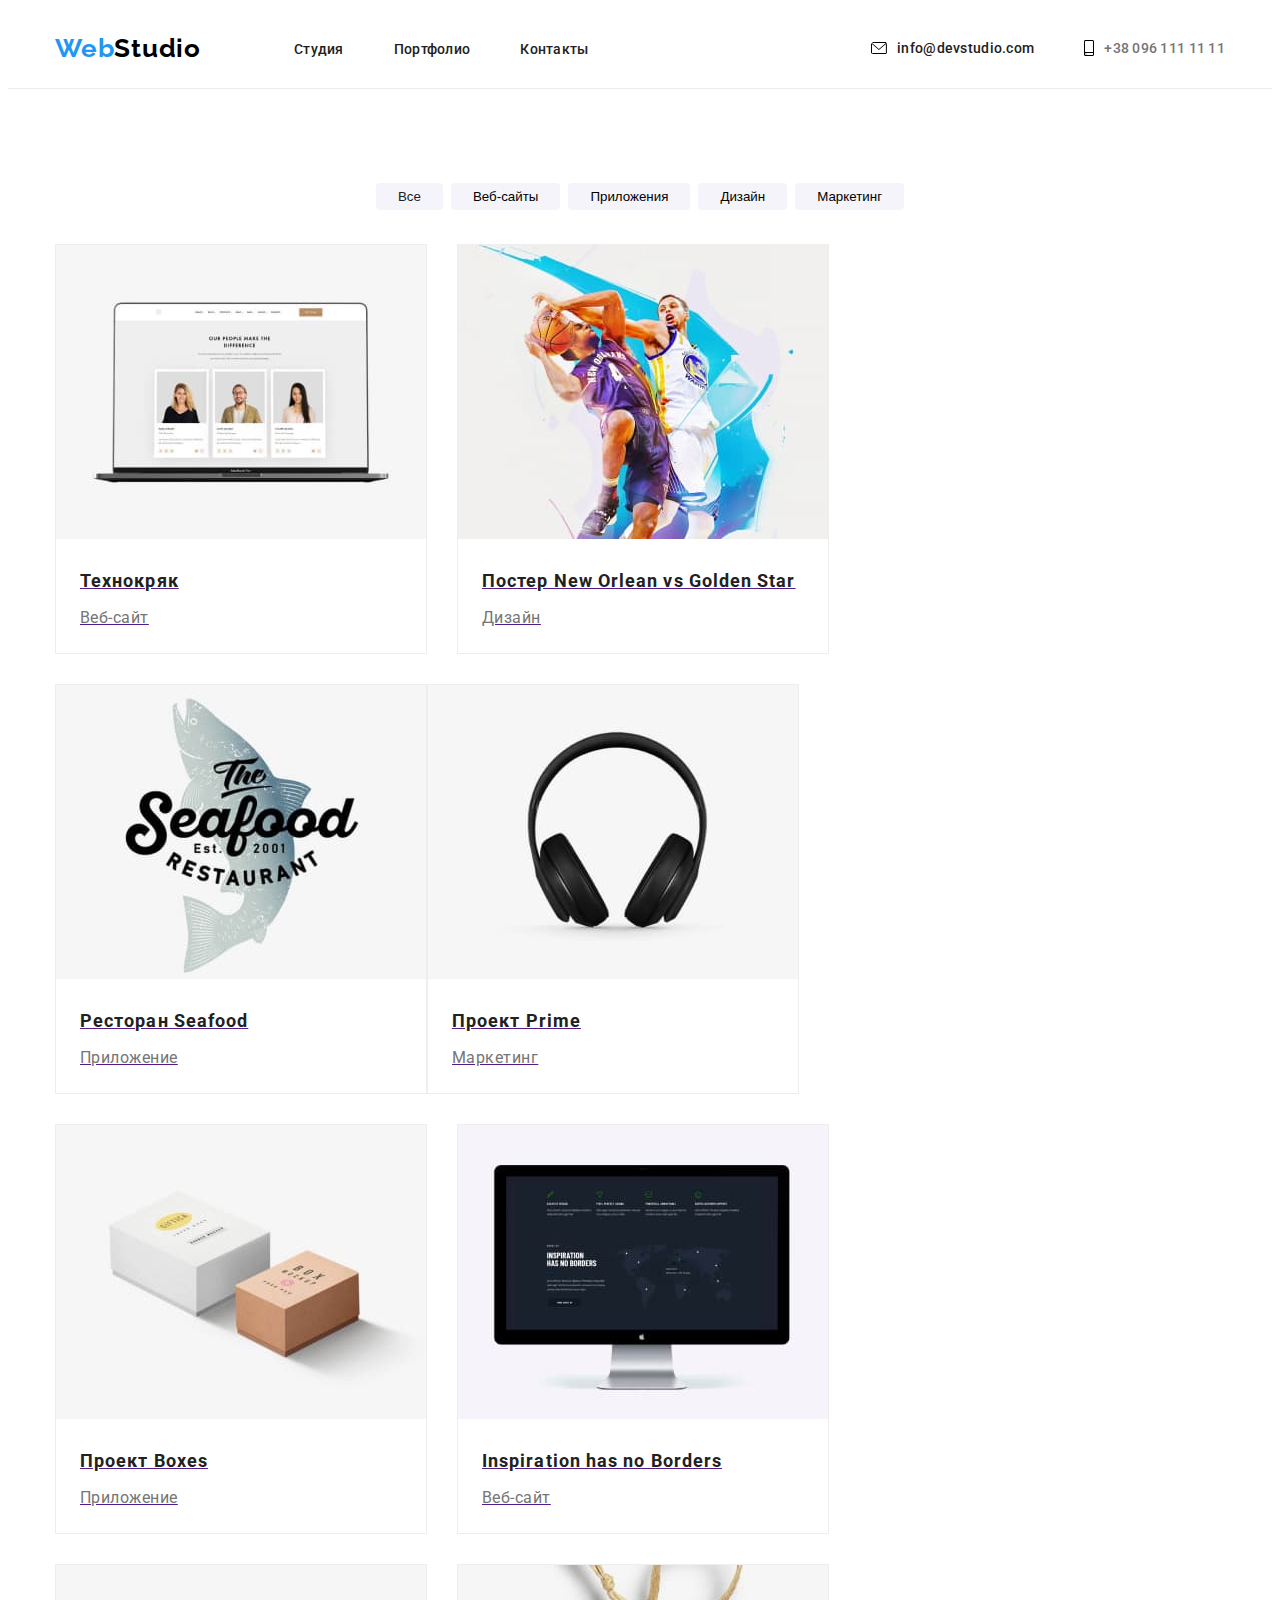
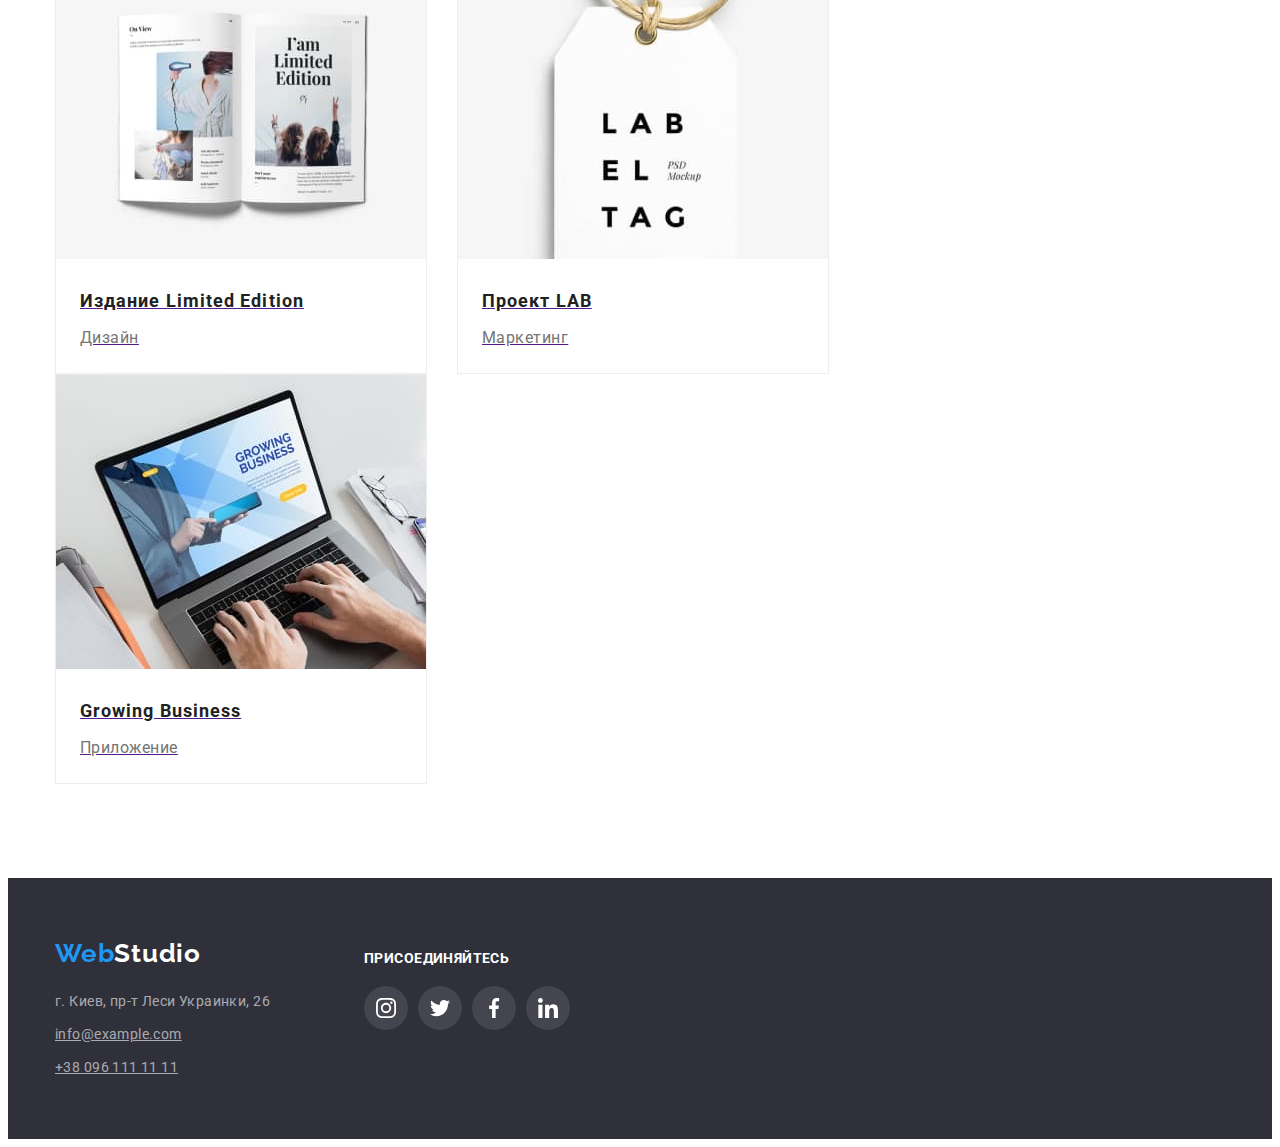
==== portfolio.html @ cbee3076 "Верстает Д.З №4" ====
<!DOCTYPE html>
<html lang="ru">
<head>
    <meta charset="UTF-8">
    <meta http-equiv="X-UA-Compatible" content="IE=edge">
    <meta name="viewport" content="width=device-width, initial-scale=1.0">
    <title>Домашка №4-Портфолио</title>  
    <link href="https://fonts.googleapis.com/css2?family=Raleway:wght@700&family=Roboto:wght@400;500;700;900&display=swap" rel="stylesheet"> 
    <link rel="stylesheet" href="https://cdnjs.cloudflare.com/ajax/libs/modern-normalize/1.1.0/modern-normalize.min.css" integrity="sha512-wpPYUAdjBVSE4KJnH1VR1HeZfpl1ub8YT/NKx4PuQ5NmX2tKuGu6U/JRp5y+Y8XG2tV+wKQpNHVUX03MfMFn9Q==" crossorigin="anonymous" referrerpolicy="no-referrer" />
    <link rel="stylesheet" href="./css/styles.css">
</head>
<body>
      <!-- Шапка -->
       
       
      <div class = "container"> 
        <header class = "header">
            <div class = "menu">        
                <a href = "" class="link-webstydio web"> Web<span class = "span-stydio stydio">Studio</span></a>
                <!-- Навигация -->
                <nav>
                    <ul class = "nav">
                        <li class = "item"><a href = "./index.html" class="link-nav">Студия</a></li>
                        <li class = "item"><a href = "./portfolio.html" class="link-nav portfolio">Портфолио</a></li>
                        <li class = "item"><a href = "" class="link-nav">Контакты</a></li>
                    </ul>
                </nav>
                <ul class = "contact">
                    <li class = "item envelope">
                        <div class  = "unite">
                        <a href = "malto:info@devstudio.com" class="link-nav email">
                            <span class = "indent">info@devstudio.com</span>
                            <svg class = "icone-email link-nav" width = "16" height = "12">
                                <use href = "./images/sprite1.svg#envelope"></use>
                            </svg>
                        </a>
                        </div>
                    </li>
                    <li class = "item smartphone">
                        <div class  = "unite">
                            <a href = "tel:+380961111111" class="link-nav tel">
                                <span class = "indent">+38 096 111 11 11</span>
                                
                                <svg class = "icone-email" width = "10" height = "16">
                                    <use href = "./images/smartphone1.svg#smartphone-1"></use>
                                </svg>
                            </a>
                        </div>
                    </li>
                </ul>
            </div>           
        </header>
        </div>
        <div class = "body"></div>
        <div class = "container">
    <!--Основной контент-->
    <main>
        <!--Фильтры-->
        <div class = "filter-card-portfolio">
            <div class = "btn">
                <h2 hidden>Расширенный фильтр</h2>
                <ul class = "list btn-filter"> 
                    <li class = "filter"><button type="button" class = "item-filter padding-btn">Все</button></li>
                    <li class = "filter"><button class = "padding-btn" type="button">Веб-сайты</button></li>
                    <li class = "filter"><button class = "padding-btn" type="button">Приложения</button></li>
                    <li class = "filter"><button class = "padding-btn" type="button">Дизайн</button></li>
                    <li class = "filter"><button class = "padding-btn" type="button">Маркетинг</button></li>
                </ul>
            </div>
            <!--Карточки портфолио-->
            <section class = "button-filter">
            <ul class="list card">        
                <li class = "item-card ">
                    <a href = "">
                        <img src = "./images/imgf.jpg" width = "370" height="294" alt = "Веб-сайт">
                        <h3 class = "title-section">Технокряк</h3>
                        <p class = "text-item">Веб-сайт</p>
                    </a>
                </li>
                <li class = "item-card">
                    <a href = "">
                        <img src = "./images/img1f.jpg" width = "370" height="294" alt = " Матч двух баскетбольных команд New Orlean vs Golden Star">
                        <h3 class = "title-section">Постер New Orlean vs Golden Star</h3>
                        <p class = "text-item">Дизайн</p>
                    </a>
                </li>
                <li class = "item-card">
                    <a href = "">
                        <img src = "./images/img2f.jpg" width = "370" height="294" alt = "Логотип Ресторан Seafood">
                        <h3 class = "title-section">Ресторан Seafood</h3>
                        <p class = "text-item">Приложение</p>
                    </a>
                </li>        
                <li class = "item-card">
                    <a href = "">
                        <img src = "./images/imgf3.jpg" width = "370" height="294" alt = "Наушеники">
                        <h3 class = "title-section">Проект Prime</h3>
                        <p class = "text-item">Маркетинг</p>
                    </a>
                </li>
                <li class = "item-card">
                    <a href = "">
                        <img src="./images/imgf4.jpg" width = "370" height="294" alt = "Небольшие коробки">
                        <h3 class = "title-section">Проект Boxes</h3>
                        <p class = "text-item">Приложение</p>
                    </a>
                </li>
                <li class = "item-card">
                    <a href = "">
                        <img src="./images/imgf5.jpg" width = "370" height="294" alt = "У вдохновения нет границ">
                        <h3 class = "title-section" lang="en">Inspiration has no Borders</h3>
                        <p class = "text-item">Веб-сайт</p>
                    </a>
                </li>        
                <li class = "item-card">
                    <a href = "">
                        <img src="./images/imgf6.jpg" width = "370" height="294" alt = "Ограниченное издание">
                        <h3 class = "title-section">Издание Limited Edition</h3>
                        <p class = "text-item">Дизайн</p>
                    </a>
                </li>
                <li class = "item-card">
                    <a href = "">
                        <img src="./images/imgf7.jpg" width = "370" height="294" alt = "Проект LAB">
                        <h3 class = "title-section">Проект LAB</h3>
                        <p class = "text-item">Маркетинг</p>
                    </a>
                </li>
                <li class = "item-card">
                    <a href = "">
                        <img src="./images/imgf8.jpg" width = "370" height="294" alt = "Разработка бизнес приложения на ноутбуке">
                        <h3 class = "title-section" lang="en">Growing Business</h3>
                        <p class = "text-item">Приложение</p>
                    </a>
                </li>
            </ul>
        </section>
    </main>
    </div>
    
    <!-- Футер-->
    <footer class = "footer portfolio">
        <!--Логотип-->
        <div class = "container">
            <div class = "total">
        <div class = "contact-footer">
            <a href = "" class="link-webstydio web">Web<span class = "span-stydio-footer stydio">Studio</span></a>
            <address>
                <p class = "address">г. Киев, пр-т Леси Украинки, 26</p>
                
                <p class = "text-email"><a href = "mailto:info@example.com" class="email-footer">info@example.com</a></p>
                <p class = "text-tel"><a href = "tel:+380961111111" class="tel">+38 096 111 11 11</a></p>             
                
            </address>
        </div>
        <div class = "social-footer">
            <h3 class = "footer-text-title">присоединяйтесь</h3>
            <ul class = "list list-social">
                <li class = "social-item  ">
                    <a class = "link-social" href = "">
                        <svg class = "a-icon" width = "20" height = "20">
                            <use href = "./images/sprite.svg#instagram"></use>
                        </svg>
                    </a>
                </li>
                <li class = "social-item  ">
                    <a class = "link-social twitter-link" href = "">
                        <svg class = "a-icon" width = "20" height = "20">
                            <use href = "./images/sprite.svg#twitter"></use>
                        </svg>
                    </a>
                </li>
                <li class = "social-item  ">
                    <a class = "link-social" href = "">
                        <svg class = "a-icon" width = "20" height = "20">
                            <use href = "./images/sprite.svg#facebook"></use>
                        </svg>
                    </a>
                </li>
                <li class = "social-item  ">
                    <a class = "link-social" href = "">
                        <svg class = "a-icon" width = "20" height = "20">
                            <use href = "./images/sprite.svg#linkedin"></use>
                        </svg>
                    </a>
                </li> 
            </ul>
        </div>
    </div>
        </div>
    </footer>    
</body>
</html>
---- css/styles.css ----
:root {
  --primary-color: #ffffff;
  --webstydio-link: #2196F3;
  --title-text: #212121;
  --text-color: #757575;
  --contact-color: rgba(255, 255, 255, 0.6);
}

body {
  background-color: var(--primary-color);
  font-family: 'Roboto', sans-serif;
}

h1,
h2,
h3,
h4,
h5,
h6,
p {
  margin: 0;
}

.body {
  border-bottom: 1px solid #ECECEC;  
}

.page-header {
  display: flex;
  flex-direction: column;
  align-items: center;
  background-color: #2F303A;
  height: 600px;
  width: 100%;
  max-width: 1600px;
  background-image: linear-gradient(
    to right, rgba(0, 0, 0, 0.5),  
    rgba(10, 0, 0, 0.5)),
    url("../images/Img-header.jpg");
    
   
}

.header-title {
  width: 696px;
  height: 120px;
  margin-top: 240px;
   
}

.top {
  width: 100%;
  height: 80px;
  
}
.container {   
  width: 1170px;
  margin: 0 auto; 
    
         
}

 .menu {
   display: flex;
   align-items: center;

   height: 80px; 
      
 }

.link-webstydio {
  display: block;
  color: var(--webstydio-link);
  text-decoration: none;
  margin-right: 93px;  
}

.nav {
  display: flex;
  padding: 0;
  margin: 0;
}

.nav > .item + .item {
  margin-left: 50px;
}

.contact {
  display: flex;
  align-items: center;
  padding: 0;
  margin: 0;
  margin-left: auto;
} 

.contact > .item + .item {
  margin-left: 50px;
}
.web,
.stydio {
  font-family: Raleway;
  font-style: normal;
  font-weight: 700;
  font-size: 26px;
  line-height: calc(31 / 26);
  letter-spacing: 0.03em;
}

.link-webstydio:hover {
  text-decoration:none;
}

.span-stydio {
  color: #000000;
}

.nav,
.contact {
  list-style: none;
  text-decoration: none; 
  font-style: normal;  
} 

.link-nav {
  text-decoration: none;    
  font-style: normal;
  font-weight: 500;
  font-size: 14px;
  line-height: calc(16 / 14);
  letter-spacing: 0.02em;
  color: var(--title-text);
}

 

 

.link-nav.tel {
  display: flex;  
  align-items: center;
  flex-direction: row-reverse;
  width: 100%;
  height: 100%;  
  color: var(--text-color);   
  font-style: normal;
  font-weight: 500;
  font-size: 14px;
  line-height: calc(16 / 14);
  letter-spacing: 0.02em;
}

.link-nav:hover {
  text-decoration:none;
  color: var(--webstydio-link);
}

  .link-nav.one {
     
  font-style: normal;
  font-weight: 500;
  font-size: 14px;
  line-height: calc(16 / 14);
  letter-spacing: 0.02em;
}
 

.link-nav.one:hover,
.link-nav.one:focus {
  color: var(--webstydio-link);
  border: none;
} 

 .icon-email {
   width: 16px;
   height: 12px;
   padding-right: 10px;   
   }
    .icon-email:focus,
   .icone-email:hover {
     fill:#2196F3;
     color:#2196F3;
   }

    .unite {
      display: flex;
    }

    .unite:hover {
      fill:#2196F3;
     color:#2196F3;
    }

.link-nav.email { 
  display: flex;
  align-items: center;
  flex-direction: row-reverse;
  width: 100%;
  height: 100%;  
  font-style: normal;
  font-weight: 500;
  font-size: 14px;
  line-height: calc(16 / 14);
  letter-spacing: 0.02em;  
}

 .indent {
   padding-left: 10px;
 }

.header-title {   
  font-style: normal;
  font-weight: 900;
  font-size: 44px;
  line-height: calc(60 / 44);
  /* or 136% */

  text-align: center;
  letter-spacing: 0.06em;
  text-transform: uppercase;
  color: var(--primary-color);
  margin-bottom: 30px;
}

.service { 
  display: block; 
  background-color: var(--webstydio-link); 
  color: var(--primary-color);
  font-style: normal;
  font-weight: 500;
  font-size: 16px;
  line-height: calc(30 / 16);
  border: 2px solid #2196F3;
  border-radius: 5px;
  padding: 10px 32px;
}
 

.service:hover {
  background-color:  #188ce8;
  
  cursor: pointer;
}

.main {
  display: flex;
  flex-direction: column;
}

.sections {
  display: flex;
  padding-top: 94px;
}

.list.item {
  display: flex;
  padding-left: 0;
  margin: 0;
  padding-bottom: 94px;
  
}

.li-item {
  width: 270px;
  height: 101px;
}

.list.item >.li-item + .li-item {
  margin-left: 30px;
}


.list.our-team {
  display: flex;
  padding-left: 0;
  margin: 0;
}

.list.our-team > .our-team + .our-team {
  margin-left: 30px;
}
.feature {
  padding-top: 94px;
  padding-bottom: 94px;
  
}

 .title-list {
    
   margin-bottom: 50px;
  
 }

 .our-command {  
   
  padding-top: 94px;
  /*max-height: 708px;*/
  padding-bottom: 94px;  
   
 }

 .command-item {
  width: 100%;
  max-width: 1600px;
  background-color: #F5F4FA;
  /*padding-bottom: 94px;   */
  
 }


.li-title {   
  font-style: normal;
  font-weight: 700;
  font-size: 14px;
  line-height: calc(16 / 14);
  letter-spacing: 0.03em;
  text-transform: uppercase;
  color: var(--title-text);
}

.li-item::before {
  display: block;
  content: "";
   
  height: 120px;
  background-size: auto;
  background-repeat: no-repeat;
  background-position: center;
  background-color: #F5F4FA;
  margin-bottom: 30px;
}

.li-item.antenna-item::before {
  background-image: url(../images/antenna.svg);
}

.clock-item::before {
  background-image: url("../images/clock.svg");
}

.diagram-item::before {
  background-image: url("../images/diagram.svg");
}

.astronaut-item::before {
  background-image: url("../images/astronaut.svg");
}


.text {   
  font-style: normal;
  font-weight: normal;
  font-size: 14px;
  line-height: calc(24 / 14);
  /* or 171% */
  letter-spacing: 0.03em;
  color: var(--text-color);
}

.title-list {   
  font-style: normal;
  font-weight: 700;
  font-size: 36px;
  line-height: calc(42 / 36);
  text-align: center;
  letter-spacing: 0.03em;
  color: var(--title-text);
  margin-bottom: 50px;
}

.username {   
  font-style: normal;
  font-weight: 500;
  font-size: 16px;
  line-height: calc(19 / 16);
  /* identical to box height */   
  letter-spacing: 0.03em;
  color: var(--title-text);
  padding-top: 30px;
  text-align: center;
}

.profession {   
  font-style: normal;
  font-weight: normal;
  font-size: 16px;
  line-height: calc(19 / 16);
  /* identical to box height */   
  letter-spacing: 0.03em;
  color: var(--text-color);
  text-align: center;
  padding-top: 10px;
  padding-bottom: 30px;
}

.list {
  list-style: none;
  
}

.list.command-item {
  display: flex;
  padding-left: 0;
  margin: 0;
  
}


.list.command-item > .command + .command {
  margin-left: 28px;
}

.command {
  border-left: 0.1px solid rgb(166, 208, 237);
  border-right: 0.1px solid rgb(166, 208, 237);
  border-bottom: 0.1px solid rgb(166, 208, 237);
  box-shadow: 0px 1px 3px rgba(0, 0, 0, 0.12), 
  0px 1px 1px rgba(0, 0, 0, 0.14), 
  0px 2px 1px rgba(0, 0, 0, 0.2);
   
  border-radius: 0px 0px 4px 4px;
  background-color: var(--primary-color);
}

.cart-social {
  display: flex;
  list-style: none;
  margin-bottom: 30px;
}

.zero {
  height: 94px;
}

 /*regular-customers */

 .regular-customers {
   width: 1170px;
   /*max-height: 184px;*/
   /*padding-top: 94px;*/
   margin-bottom: 94px; 
      
 }

 .clients {
  font-style: normal;
  font-weight: bold;
  font-size: 36px;
  line-height: calc(42 / 36);
  text-align: center;
  letter-spacing: 0.03em;
  color: #212121;
  margin-bottom: 50px;
  
 }

  

 .hover {
   display: block;
 }

 .hover:hover {
   fill: #2196F3
 }

 .list.icon-list {
   display: flex;
   justify-content: center;   
   margin-left: -30px;
   padding-left: 0;
   margin: 0;
 }

 .icon-item {   
  width: calc((100% - 30px) / 6);     
 }
  

 .client-good {
   display: flex;
   width: 100%;
   height: 100%;  
   
 }
 

 .client-good-icon {
   width: 170px;
   height: 92px;
   fill:#AFB1B8; 
   border: 1px solid #AFB1B8;
   border-radius: 4px;  
 }

 .client-good-icon:hover {
   fill: #2196F3;
   border: 1px solid #2196F3;
 }

  

  
 .icon-item:not(:first-child) {
   margin-left: 30px;
 }
.contact.footer {  
   
  font-style: normal;
  font-weight: normal;
  font-size: 14px;
  line-height: calc(24 / 14);
  /* or 171% */
  letter-spacing: 0.03em;
  color: var(--contact-color);  
}

.contact.footer:hover {
  color: var(--contact-color);
  text-decoration: underline;  
}

.address {
  color: var(--contact-color);    
  font-style: normal;
  font-weight: normal;
  font-size: 14px;
  line-height: calc(24 / 14);
  /* or 171% */
letter-spacing: 0.03em;
padding-top: 20px;
}

.footer {
  background: #2F303A;
  max-width: 100%; 
}

.email-footer {
  font-style: normal;
  font-weight: normal;
  font-size: 14px;
  line-height: 24px;
  /* or 171% */
  letter-spacing: 0.03em;
  color: rgba(255, 255, 255, 0.6);
}

.tel {   
  font-style: normal;
  font-weight: normal;
  font-size: 14px;
  line-height: 24px;
  /* or 171% */
  letter-spacing: 0.03em;
  color: rgba(255, 255, 255, 0.6);
}

 .contact-footer {   
   padding-top: 60px;
   padding-bottom: 60px;
   
    
 }

.span-stydio-footer {
  color:var(--primary-color);
}

.footer-text-title {
  font-style: normal;
font-weight: bold;
font-size: 14px;
line-height: calc(16 / 14);
letter-spacing: 0.03em;
text-transform: uppercase;
color: #FFFFFF;
}

.total {
  display: flex;
}

.social-footer {
  
  height: 80px;
  width: 206px;
  margin-left: 70px;
  margin-top: 72px;
   
}

.list.list-social {
  display: flex;
  /*justify-content: space-between;*/
  padding: 0;
  margin: 0;
  margin-top: 20px;
}

 .link-social {
  display: flex;  
  background-position: center;
  align-items: center;
  justify-content: center;
  border-radius: 50%;
   width: 44px;
  height: 44px;
  background-color: rgba(255, 255, 255, 0.1);
   
 } 

 .link-social:hover {
   background-color:#2196F3;
 }

 .link-social.cart:hover {
   background-color: #2196F3;
 } 
.a-icon {
   width: 20px;
   height: 20px;    
  fill: white;   
}

.social-network {
  fill:#AFB1B8
}

.a-icon.social-network:hover {
  fill: white;
}
 

.social-item:not(:first-child) {
  margin-left: 10px;
} 

      /*Портфолио*/
 

.item-filter.padding-btn {
  /*background-color: var(--webstydio-link);*/
  color: #212121;
  border: none;
  
}

.padding-btn {
  padding: 6px 22px;
  border: none;
  background: #F5F4FA;
  border-radius: 4px;
}

.padding-btn:hover,
.padding-btn:focus {
  background: #2196F3;
/* shadow-middle */

box-shadow: 0px 3px 1px rgba(0, 0, 0, 0.1), 
0px 1px 2px rgba(0, 0, 0, 0.08), 
0px 2px 2px rgba(0, 0, 0, 0.12);
color: #ffffff;
}

.filter {   
  font-style: normal;
  font-weight: 500;
  font-size: 16px;
  line-height: calc(26 / 16);
  /* identical to box height, or 162% */   
  letter-spacing: 0.03em;
  color: var(--title-text);
  
}

.title-section {
     
  font-style: normal;
  font-weight: bold;
  font-size: 18px;
  line-height: calc(36 / 18);
  /* identical to box height, or 200% */
  letter-spacing: 0.06em;
  color: var(--title-text);
  padding: 20px 24px 0;
   
}

.text-item {
      
  font-style: normal;
  font-weight: normal;
  font-size: 16px;
  line-height: calc(30 / 16);
  /* identical to box height, or 187% */
  letter-spacing: 0.03em;
  color: var(--text-color);
  padding-bottom: 20px;
  padding-top: 4px;
 padding-left: 24px;
 padding-right: 24px;
  
}

.text-email,
.text-tel {
  padding-top: 9px;
}




/* Portfolio*/
.filter-card-portfolio {
  background-color:  #ffffff;
}
.btn {
  padding-top: 94px;
}

.button-filter {
  display: flex;
  padding-top: 34px;
  padding-bottom: 94px;
}

.list.btn-filter {
  display: flex;
  justify-content: center;
  padding-left: 0;
  margin: 0;
}

.list.btn-filter > .filter + .filter {
  margin-left: 8px;
}

.list.card {
  display: flex;
  flex-wrap: wrap;
  padding-left: 0;
  margin: 0;
}

.item-card {
  width: calc((100% - 60px) / 3);
  margin-right: 30px;
  margin-bottom: 30px;
  background-color: #ffffff;  
}

.item-card:hover {
  box-shadow: 0px 1px 1px rgba(0, 0, 0, 0.12), 
  0px 4px 4px rgba(0, 0, 0, 0.06), 
  1px 4px 6px rgba(0, 0, 0, 0.16);
}

.shadow-cart {  
border: 1px solid #EEEEEE; 
box-shadow: 0px 1px 1px rgba(0, 0, 0, 0.12), 
0px 4px 4px rgba(0, 0, 0, 0.06), 
1px 4px 6px rgba(0, 0, 0, 0.16);
}

.item-card:nth-child(3n) {
  margin-right: 0;
}

.item-card:nth-last-child(-n + 3){
  margin-bottom: 0;
} 

.item-card {
  border: 0.1px solid #EEEEEE;
}

.email-footer {
  color: rgba(255, 255, 255, 0.6);
}
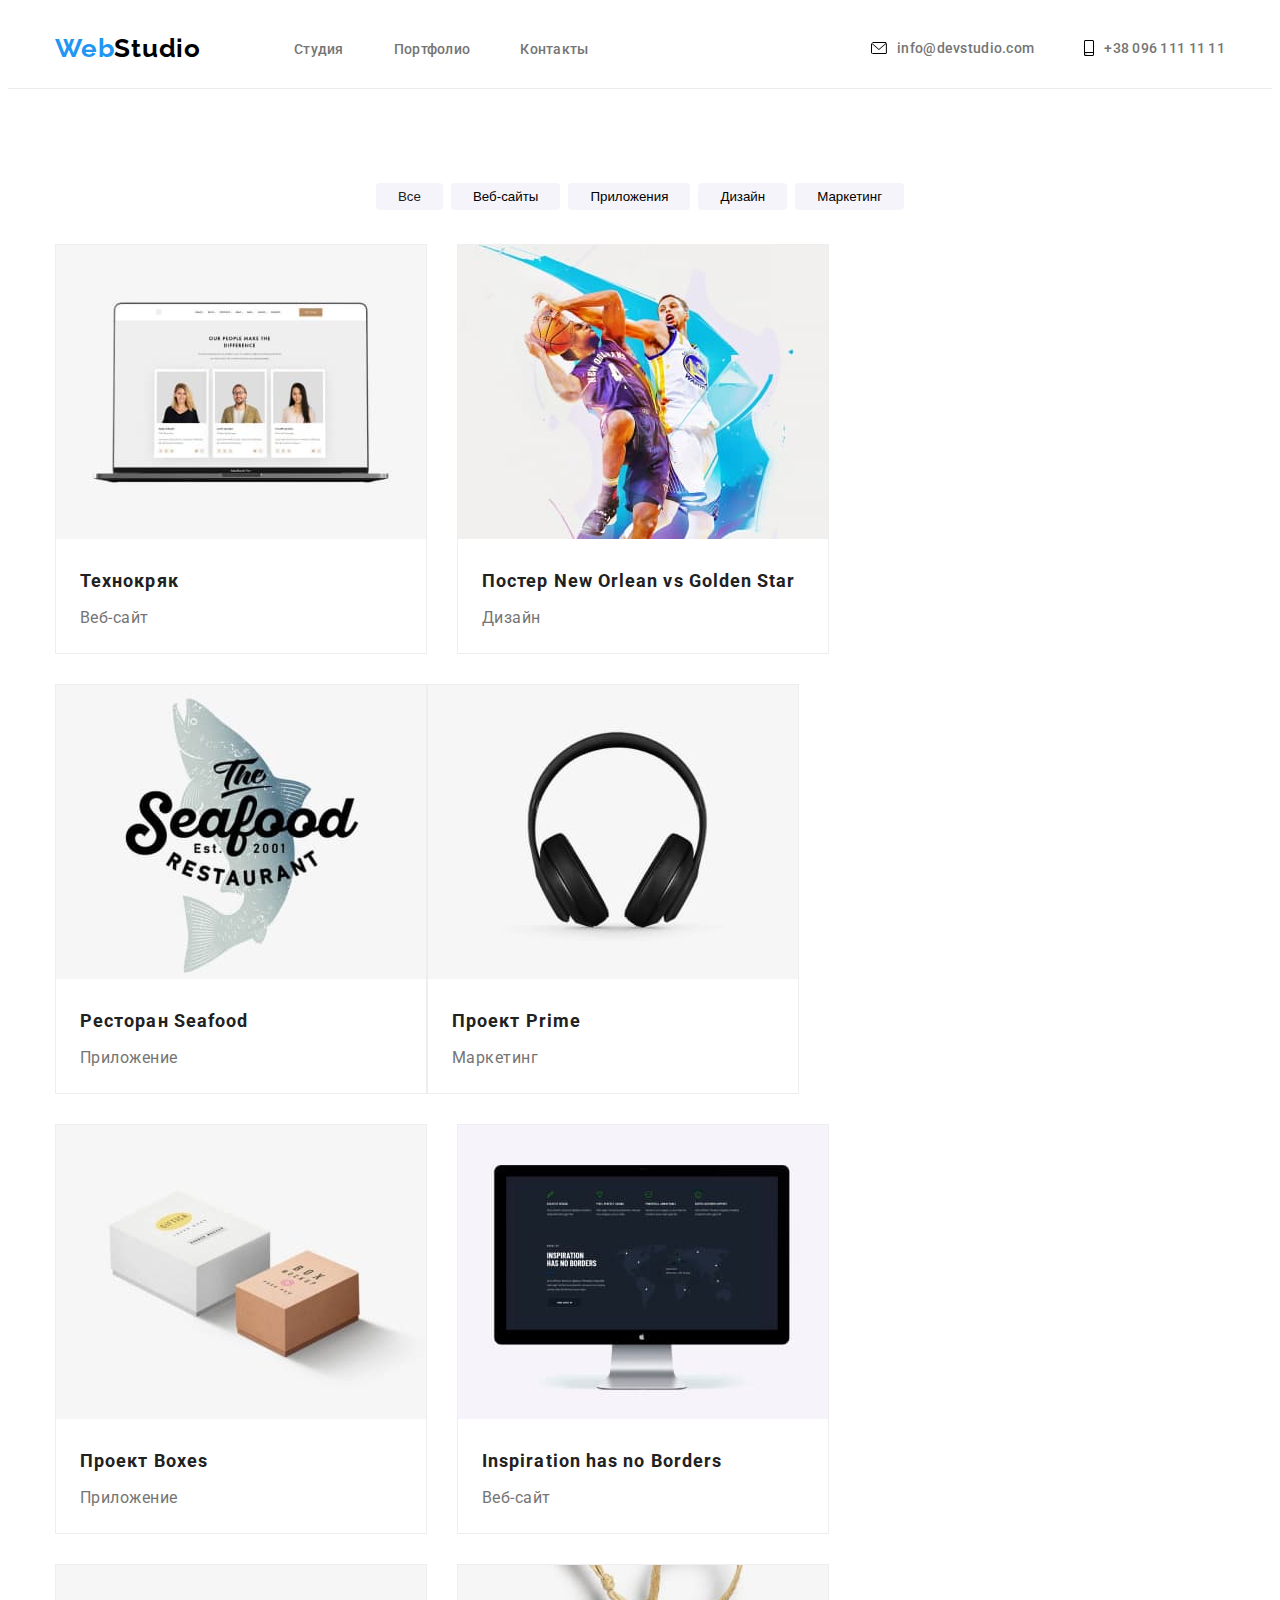
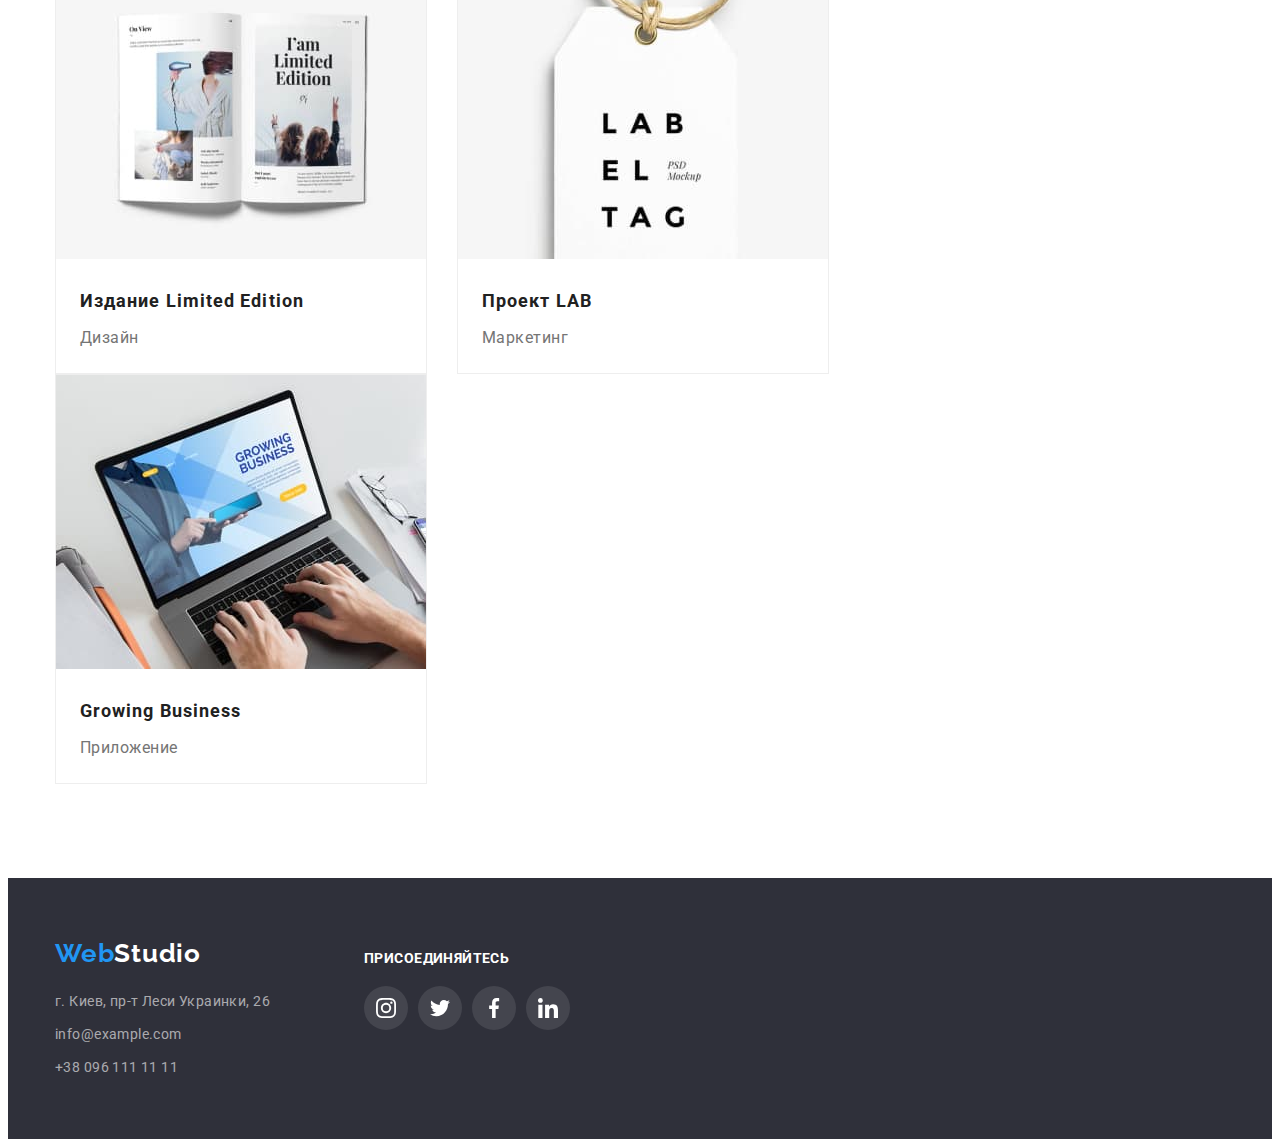
==== commit c81d62d1: "improvement block edit" ====
--- a/portfolio.html
+++ b/portfolio.html
@@ -38,7 +38,7 @@
                     </li>
                     <li class = "item smartphone">
                         <div class  = "unite">
-                            <a href = "tel:+380961111111" class="link-nav tel">
+                            <a href = "tel:+380961111111" class="link-nav tels">
                                 <span class = "indent">+38 096 111 11 11</span>
                                 
                                 <svg class = "icone-email" width = "10" height = "16">
@@ -71,63 +71,63 @@
             <section class = "button-filter">
             <ul class="list card">        
                 <li class = "item-card ">
-                    <a href = "">
+                    <a class = "non-border" href = "">
                         <img src = "./images/imgf.jpg" width = "370" height="294" alt = "Веб-сайт">
                         <h3 class = "title-section">Технокряк</h3>
                         <p class = "text-item">Веб-сайт</p>
                     </a>
                 </li>
                 <li class = "item-card">
-                    <a href = "">
+                    <a class = "non-border" href = "">
                         <img src = "./images/img1f.jpg" width = "370" height="294" alt = " Матч двух баскетбольных команд New Orlean vs Golden Star">
                         <h3 class = "title-section">Постер New Orlean vs Golden Star</h3>
                         <p class = "text-item">Дизайн</p>
                     </a>
                 </li>
                 <li class = "item-card">
-                    <a href = "">
+                    <a class = "non-border" href = "">
                         <img src = "./images/img2f.jpg" width = "370" height="294" alt = "Логотип Ресторан Seafood">
                         <h3 class = "title-section">Ресторан Seafood</h3>
                         <p class = "text-item">Приложение</p>
                     </a>
                 </li>        
                 <li class = "item-card">
-                    <a href = "">
+                    <a class = "non-border" href = "">
                         <img src = "./images/imgf3.jpg" width = "370" height="294" alt = "Наушеники">
                         <h3 class = "title-section">Проект Prime</h3>
                         <p class = "text-item">Маркетинг</p>
                     </a>
                 </li>
                 <li class = "item-card">
-                    <a href = "">
+                    <a class = "non-border" href = "">
                         <img src="./images/imgf4.jpg" width = "370" height="294" alt = "Небольшие коробки">
                         <h3 class = "title-section">Проект Boxes</h3>
                         <p class = "text-item">Приложение</p>
                     </a>
                 </li>
                 <li class = "item-card">
-                    <a href = "">
+                    <a class = "non-border" href = "">
                         <img src="./images/imgf5.jpg" width = "370" height="294" alt = "У вдохновения нет границ">
                         <h3 class = "title-section" lang="en">Inspiration has no Borders</h3>
                         <p class = "text-item">Веб-сайт</p>
                     </a>
                 </li>        
                 <li class = "item-card">
-                    <a href = "">
+                    <a class = "non-border" href = "">
                         <img src="./images/imgf6.jpg" width = "370" height="294" alt = "Ограниченное издание">
                         <h3 class = "title-section">Издание Limited Edition</h3>
                         <p class = "text-item">Дизайн</p>
                     </a>
                 </li>
                 <li class = "item-card">
-                    <a href = "">
+                    <a class = "non-border" href = "">
                         <img src="./images/imgf7.jpg" width = "370" height="294" alt = "Проект LAB">
                         <h3 class = "title-section">Проект LAB</h3>
                         <p class = "text-item">Маркетинг</p>
                     </a>
                 </li>
                 <li class = "item-card">
-                    <a href = "">
+                    <a class = "non-border" href = "">
                         <img src="./images/imgf8.jpg" width = "370" height="294" alt = "Разработка бизнес приложения на ноутбуке">
                         <h3 class = "title-section" lang="en">Growing Business</h3>
                         <p class = "text-item">Приложение</p>
--- a/css/styles.css
+++ b/css/styles.css
@@ -129,14 +129,14 @@
   font-size: 14px;
   line-height: calc(16 / 14);
   letter-spacing: 0.02em;
-  color: var(--title-text);
+  color: var(--text-color);
 }
 
  
 
  
 
-.link-nav.tel {
+.link-nav.tels {
   display: flex;  
   align-items: center;
   flex-direction: row-reverse;
@@ -318,7 +318,7 @@
   color: var(--title-text);
 }
 
-.li-item::before {
+/*.li-item::before {
   display: block;
   content: "";
    
@@ -328,13 +328,47 @@
   background-position: center;
   background-color: #F5F4FA;
   margin-bottom: 30px;
-}
-
-.li-item.antenna-item::before {
+}*/
+
+/*.li-item.antenna-item::before {
   background-image: url(../images/antenna.svg);
-}
-
-.clock-item::before {
+}*/
+
+.li-item {
+  display: flex;
+  flex-direction: column;   
+  height: 120px;
+  background-size: auto;
+  background-repeat: no-repeat;
+  background-position: center;
+  background-color: #F5F4FA;
+  margin-bottom: 30px;
+}
+
+
+ .fon-svg {
+   display: flex;
+   background-position: center;
+   background-size: contain; 
+   align-items: center;
+   width: 70px;
+   height: 70px;    
+   margin-top: 25px;
+    
+ }
+
+ .fone {
+    display: flex;
+    background-position: center;
+    align-items: center;
+    justify-content: center;     
+    width: 100%;
+    height: 100%;
+    margin-bottom: 55px;
+    
+ }
+
+/*.clock-item::before {
   background-image: url("../images/clock.svg");
 }
 
@@ -344,7 +378,7 @@
 
 .astronaut-item::before {
   background-image: url("../images/astronaut.svg");
-}
+}*/
 
 
 .text {   
@@ -411,9 +445,9 @@
 }
 
 .command {
-  border-left: 0.1px solid rgb(166, 208, 237);
+  /*border-left: 0.1px solid rgb(166, 208, 237);
   border-right: 0.1px solid rgb(166, 208, 237);
-  border-bottom: 0.1px solid rgb(166, 208, 237);
+  border-bottom: 0.1px solid rgb(166, 208, 237);*/
   box-shadow: 0px 1px 3px rgba(0, 0, 0, 0.12), 
   0px 1px 1px rgba(0, 0, 0, 0.14), 
   0px 2px 1px rgba(0, 0, 0, 0.2);
@@ -544,7 +578,10 @@
   /* or 171% */
   letter-spacing: 0.03em;
   color: rgba(255, 255, 255, 0.6);
-}
+  text-decoration: none;
+}
+
+
 
 .tel {   
   font-style: normal;
@@ -554,7 +591,14 @@
   /* or 171% */
   letter-spacing: 0.03em;
   color: rgba(255, 255, 255, 0.6);
-}
+  text-decoration: none;
+}
+
+/*.tel:hover,
+.email-footer:hover {
+  
+  border-bottom: 1px solid var(--webstydio-link);
+}*/
 
  .contact-footer {   
    padding-top: 60px;
@@ -614,8 +658,9 @@
    background-color:#2196F3;
  }
 
- .link-social.cart:hover {
+ .link-social.cart:hover .a-icon {
    background-color: #2196F3;
+   fill: white;
  } 
 .a-icon {
    width: 20px;
@@ -685,6 +730,7 @@
   letter-spacing: 0.06em;
   color: var(--title-text);
   padding: 20px 24px 0;
+  text-decoration: none;
    
 }
 
@@ -701,7 +747,11 @@
   padding-top: 4px;
  padding-left: 24px;
  padding-right: 24px;
-  
+  text-decoration: none;
+}
+
+.non-border {
+  text-decoration: none;
 }
 
 .text-email,
@@ -779,4 +829,9 @@
 .email-footer {
   color: rgba(255, 255, 255, 0.6);
 }
+
+.tel:hover,
+.email-footer:hover {
+  color:#2196F3;
+}
  